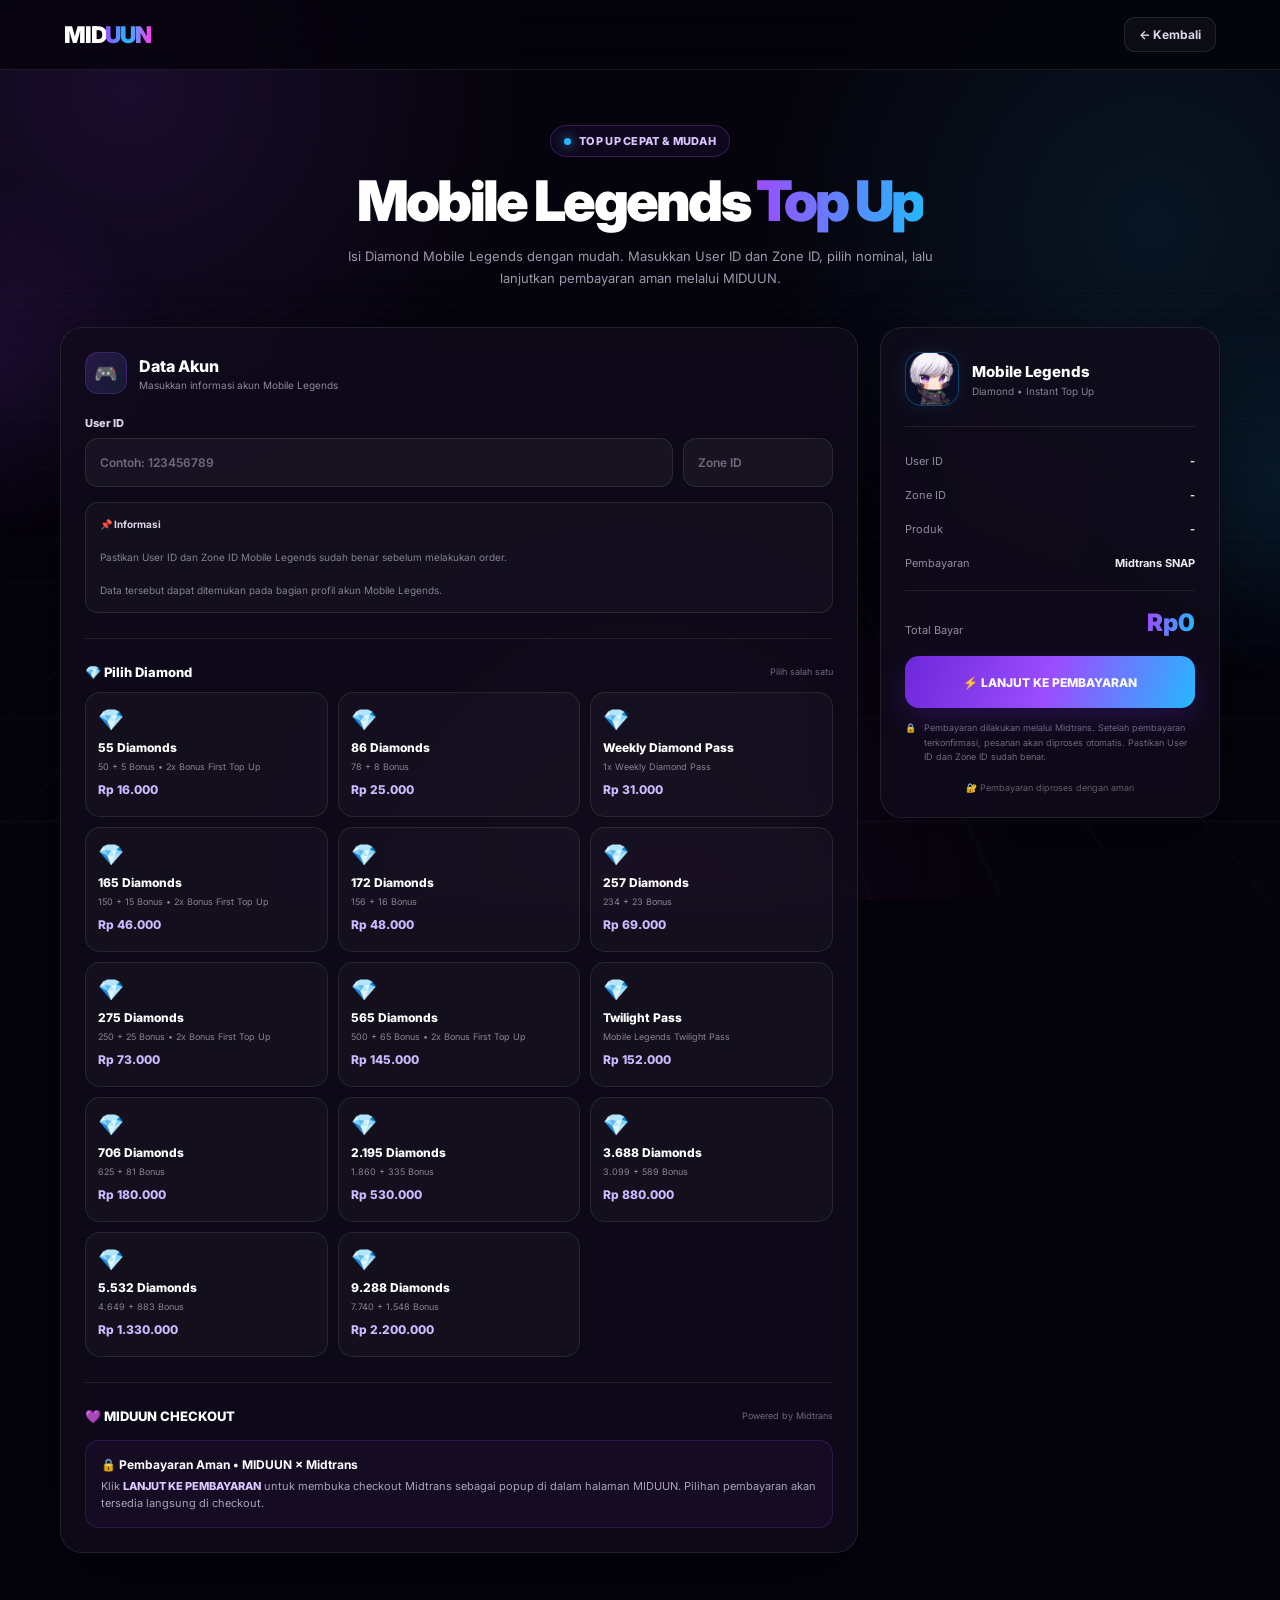
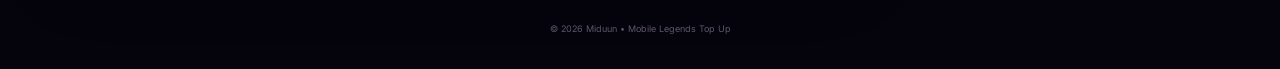
==== topup.html @ 22758a38 "Update topup.html" ====
<!DOCTYPE html>
<html lang="id">
<head>
<meta charset="UTF-8">
<meta name="viewport" content="width=device-width, initial-scale=1.0">

<meta name="theme-color" content="#05030b">

<title>Top Up Mobile Legends — Miduun</title>

<link rel="preconnect" href="https://fonts.googleapis.com">
<link rel="preconnect" href="https://fonts.gstatic.com" crossorigin>

<link
href="https://fonts.googleapis.com/css2?family=Inter:wght@400;500;600;700;800;900&display=swap"
rel="stylesheet"
>

<style>

:root{
    --purple:#9b4dff;
    --purple-dark:#6d28d9;
    --blue:#26b7ff;
    --pink:#ff3df2;

    --bg:#05030b;

    --card:rgba(16,11,28,.82);
    --card2:rgba(255,255,255,.035);

    --line:rgba(255,255,255,.09);

    --text:#fff;
    --muted:#9f98ae;

    --success:#4ade80;
}

*{
    margin:0;
    padding:0;
    box-sizing:border-box;
}

html{
    scroll-behavior:smooth;
}

body{
    font-family:Inter,Arial,sans-serif;
    color:var(--text);
    background:var(--bg);
    min-height:100vh;
    overflow-x:hidden;
}


/* =========================================================
   BACKGROUND
========================================================= */

.background{
    position:fixed;
    inset:0;
    z-index:-10;
    overflow:hidden;

    background:
        radial-gradient(
            circle at 10% 10%,
            rgba(155,77,255,.14),
            transparent 28%
        ),
        radial-gradient(
            circle at 90% 25%,
            rgba(38,183,255,.10),
            transparent 30%
        ),
        radial-gradient(
            circle at 50% 100%,
            rgba(255,61,242,.08),
            transparent 35%
        ),
        var(--bg);
}

.background::before{
    content:"";
    position:absolute;
    inset:-50%;
    opacity:.08;

    background-image:
        linear-gradient(
            rgba(155,77,255,.4) 1px,
            transparent 1px
        ),
        linear-gradient(
            90deg,
            rgba(38,183,255,.3) 1px,
            transparent 1px
        );

    background-size:55px 55px;

    transform:
        perspective(600px)
        rotateX(62deg);
}

.orb{
    position:absolute;
    border-radius:50%;
    pointer-events:none;
    filter:blur(10px);
    opacity:.22;
}

.orb1{
    width:400px;
    height:400px;
    left:-220px;
    top:160px;

    background:
        radial-gradient(
            circle,
            rgba(155,77,255,.55),
            transparent 68%
        );
}

.orb2{
    width:420px;
    height:420px;
    right:-220px;
    top:280px;

    background:
        radial-gradient(
            circle,
            rgba(38,183,255,.48),
            transparent 68%
        );
}

.orb3{
    width:350px;
    height:350px;
    left:40%;
    bottom:-230px;

    background:
        radial-gradient(
            circle,
            rgba(255,61,242,.42),
            transparent 68%
        );
}


/* =========================================================
   NAVBAR
========================================================= */

.navbar{
    position:sticky;
    top:0;
    z-index:100;

    height:70px;

    display:flex;
    align-items:center;
    justify-content:space-between;

    padding:0 clamp(18px,5vw,70px);

    background:rgba(5,3,11,.78);

    border-bottom:1px solid var(--line);

    backdrop-filter:blur(18px);
    -webkit-backdrop-filter:blur(18px);
}

.logo{
    color:white;
    text-decoration:none;

    font-size:23px;
    font-weight:900;
    letter-spacing:-1.2px;
}

.logo span{
    background:
        linear-gradient(
            90deg,
            var(--purple),
            var(--blue),
            var(--pink)
        );

    -webkit-background-clip:text;
    background-clip:text;

    color:transparent;
}

.back{
    display:flex;
    align-items:center;
    gap:7px;

    color:#ddd7e8;
    text-decoration:none;

    font-size:12px;
    font-weight:700;

    padding:9px 14px;

    border:1px solid var(--line);
    border-radius:11px;

    background:rgba(255,255,255,.035);

    transition:.25s ease;
}

.back:hover{
    border-color:rgba(155,77,255,.55);
    background:rgba(155,77,255,.07);
    transform:translateY(-1px);
}


/* =========================================================
   PAGE
========================================================= */

.page{
    width:min(1160px,92%);
    margin:auto;
    padding:55px 0 70px;
}


/* =========================================================
   HEADING
========================================================= */

.heading{
    text-align:center;
    margin-bottom:38px;
}

.badge{
    display:inline-flex;
    align-items:center;
    gap:8px;

    padding:8px 13px;

    border:1px solid rgba(155,77,255,.28);
    border-radius:999px;

    background:rgba(155,77,255,.07);

    color:#d8c5ff;

    font-size:11px;
    font-weight:800;
    letter-spacing:.3px;
}

.badge i{
    width:7px;
    height:7px;

    border-radius:50%;

    background:var(--blue);

    box-shadow:
        0 0 12px var(--blue);
}

.heading h1{
    margin-top:16px;

    font-size:clamp(34px,5vw,56px);
    line-height:1;

    letter-spacing:-2.7px;

    font-weight:900;
}

.heading h1 span{
    background:
        linear-gradient(
            90deg,
            var(--purple),
            var(--blue)
        );

    -webkit-background-clip:text;
    background-clip:text;

    color:transparent;
}

.heading p{
    max-width:620px;
    margin:16px auto 0;

    color:var(--muted);

    line-height:1.7;
    font-size:13px;
}


/* =========================================================
   MAIN LAYOUT
========================================================= */

.topup-layout{
    display:grid;

    grid-template-columns:
        minmax(0,1fr)
        340px;

    gap:22px;

    align-items:start;
}


/* =========================================================
   CARD
========================================================= */

.card{
    border:1px solid var(--line);

    background:var(--card);

    border-radius:22px;

    padding:24px;

    box-shadow:
        0 20px 70px rgba(0,0,0,.24);

    backdrop-filter:blur(14px);

    -webkit-backdrop-filter:blur(14px);
}


/* =========================================================
   LEFT CONTENT
========================================================= */

.card-title{
    display:flex;
    align-items:center;
    gap:12px;

    margin-bottom:22px;
}

.card-icon{
    width:42px;
    height:42px;

    flex-shrink:0;

    display:grid;
    place-items:center;

    border-radius:13px;

    background:
        linear-gradient(
            135deg,
            rgba(155,77,255,.20),
            rgba(38,183,255,.10)
        );

    border:1px solid rgba(155,77,255,.22);

    font-size:19px;
}

.card-title h2{
    font-size:16px;
    font-weight:800;
}

.card-title p{
    margin-top:3px;
    color:#8e879f;
    font-size:10px;
}


/* =========================================================
   ACCOUNT
========================================================= */

.input-label{
    display:block;

    color:#ddd7e8;

    font-size:11px;
    font-weight:800;

    margin-bottom:8px;
}

.input-row{
    display:grid;

    grid-template-columns:
        minmax(0,1fr)
        150px;

    gap:10px;
}

.input{
    width:100%;
    height:49px;

    border:1px solid var(--line);
    border-radius:13px;

    background:rgba(255,255,255,.045);

    color:white;

    outline:none;

    padding:0 14px;

    font:
        600 12px Inter;

    transition:.2s;
}

.input::placeholder{
    color:#70697f;
}

.input:focus{
    border-color:rgba(155,77,255,.65);

    background:rgba(155,77,255,.045);

    box-shadow:
        0 0 0 3px rgba(155,77,255,.08);
}


/* =========================================================
   INFO
========================================================= */

.info-box{
    margin-top:15px;

    padding:13px 14px;

    border-radius:13px;

    background:rgba(255,255,255,.028);

    border:1px solid var(--line);

    color:#858093;

    font-size:10px;

    line-height:1.65;
}

.info-box strong{
    color:#dcd5e8;
}


/* =========================================================
   DIVIDER
========================================================= */

.divider{
    height:1px;

    background:var(--line);

    margin:25px 0;
}


/* =========================================================
   SECTION LABEL
========================================================= */

.section-label{
    display:flex;

    align-items:center;
    justify-content:space-between;

    margin-bottom:12px;
}

.section-label span:first-child{
    font-size:13px;
    font-weight:800;
}

.section-label small{
    color:#70697d;
    font-size:9px;
}


/* =========================================================
   PRODUCTS
========================================================= */

.products{
    display:grid;

    grid-template-columns:
        repeat(3,minmax(0,1fr));

    gap:10px;
}

.product{
    position:relative;

    min-height:125px;

    border:1px solid var(--line);

    background:rgba(255,255,255,.028);

    border-radius:15px;

    padding:14px 12px;

    cursor:pointer;

    overflow:hidden;

    transition:
        transform .2s ease,
        border-color .2s ease,
        background .2s ease,
        box-shadow .2s ease;
}

.product::before{
    content:"";

    position:absolute;

    inset:0;

    opacity:0;

    background:
        radial-gradient(
            circle at top left,
            rgba(155,77,255,.15),
            transparent 65%
        );

    transition:.2s;
}

.product:hover{
    transform:translateY(-2px);

    border-color:rgba(155,77,255,.42);

    background:rgba(155,77,255,.045);
}

.product:hover::before{
    opacity:1;
}

.product.active{
    border-color:var(--purple);

    background:
        linear-gradient(
            145deg,
            rgba(155,77,255,.15),
            rgba(38,183,255,.055)
        );

    box-shadow:
        0 0 0 1px rgba(155,77,255,.12),
        0 8px 28px rgba(109,40,217,.13);
}

.product-check{
    position:absolute;

    top:8px;
    right:8px;

    width:19px;
    height:19px;

    display:none;

    align-items:center;
    justify-content:center;

    border-radius:50%;

    background:
        linear-gradient(
            135deg,
            var(--purple),
            var(--blue)
        );

    font-size:9px;
    font-weight:900;

    z-index:2;
}

.product.active .product-check{
    display:flex;
}

.product-icon{
    position:relative;
    font-size:21px;
    margin-bottom:8px;
}

.product-name{
    position:relative;

    display:block;

    padding-right:17px;

    font-size:12px;
    font-weight:800;

    line-height:1.35;
}

.product-desc{
    position:relative;

    margin-top:5px;

    color:#898294;

    font-size:9px;
    line-height:1.4;
}

.product-price{
    position:relative;

    margin-top:9px;

    color:#cbbaff;

    font-size:12px;
    font-weight:800;
}


/* =========================================================
   SNAP PAYMENT
========================================================= */

.snap-note{
    margin-top:16px;
    padding:14px 15px;
    border:1px solid rgba(155,77,255,.18);
    background:rgba(155,77,255,.055);
    border-radius:14px;
    color:#aaa2b9;
    font-size:11px;
    line-height:1.6;
}

.snap-note b{
    color:#d9c8ff;
    font-weight:800;
}

.snap-note strong{
    display:block;
    color:#fff;
    font-size:12px;
    margin-bottom:4px;
}


/* =========================================================
   MIDUUN SNAP EMBED POPUP
========================================================= */
.snap-overlay{
    position:fixed;
    inset:0;
    z-index:9999;
    display:none;
    align-items:center;
    justify-content:center;
    padding:18px;
    background:rgba(0,0,0,.72);
    backdrop-filter:blur(10px);
    -webkit-backdrop-filter:blur(10px);
}
.snap-overlay.show{display:flex;}
.snap-popup{
    position:relative;
    width:min(460px,100%);
    min-width:320px;
    height:min(680px,88vh);
    min-height:560px;
    overflow:hidden;
    border:1px solid rgba(155,77,255,.45);
    border-radius:22px;
    background:#05030b;
    box-shadow:0 25px 90px rgba(0,0,0,.65),0 0 55px rgba(155,77,255,.16);
}
.snap-popup-head{
    height:58px;
    display:flex;
    align-items:center;
    justify-content:space-between;
    padding:0 14px 0 18px;
    border-bottom:1px solid rgba(255,255,255,.08);
    background:linear-gradient(90deg,rgba(5,3,11,.98),rgba(22,10,38,.98));
}
.snap-popup-brand{
    display:flex;
    align-items:center;
    gap:9px;
    font-size:14px;
    font-weight:900;
    letter-spacing:.5px;
}
.snap-popup-brand span{color:#d9c8ff;}
.snap-popup-brand b{color:#fff;}
.snap-popup-close{
    width:34px;height:34px;
    border:1px solid rgba(255,255,255,.12);
    border-radius:11px;
    background:rgba(255,255,255,.055);
    color:#fff;
    cursor:pointer;
    font-size:18px;
    line-height:1;
}
.snap-popup-close:hover{
    background:rgba(155,77,255,.18);
    border-color:rgba(155,77,255,.45);
}
#snap-container{
    width:100%;
    height:calc(100% - 58px);
    min-height:502px;
    overflow:auto;
    background:#05030b;
}
@media(max-width:520px){
    .snap-overlay{padding:10px;}
    .snap-popup{
        width:94vw;
        height:min(680px,88vh);
        border-radius:20px;
    }
    .snap-popup-head{height:54px;}
    #snap-container{
        height:calc(100% - 54px);
        min-height:506px;
    }
}
@media(max-height:620px){
    .snap-overlay{
        align-items:flex-start;
        padding-top:8px;
        padding-bottom:8px;
    }
    .snap-popup{height:calc(100vh - 16px);}
}

/* =========================================================
   SUMMARY
========================================================= */

.summary{
    position:sticky;

    top:92px;

    overflow:hidden;
}

.game-banner{
    display:flex;

    align-items:center;

    gap:13px;

    padding-bottom:20px;

    margin-bottom:17px;

    border-bottom:1px solid var(--line);
}


/* =========================================================
   GUSION IMAGE
========================================================= */

.ml-logo{
    width:54px;
    height:54px;

    flex-shrink:0;

    display:flex;
    align-items:center;
    justify-content:center;

    border-radius:16px;

    overflow:hidden;

    background:#090d25;

    border:1px solid rgba(38,183,255,.3);

    box-shadow:
        0 0 25px rgba(38,183,255,.1);
}

.ml-logo img{
    width:100%;
    height:100%;

    object-fit:cover;

    display:block;
}

.game-banner h2{
    font-size:15px;
    font-weight:800;
}

.game-banner p{
    color:#898294;

    font-size:10px;

    margin-top:4px;
}


/* =========================================================
   SUMMARY DETAIL
========================================================= */

.detail{
    display:flex;

    align-items:center;
    justify-content:space-between;

    gap:15px;

    padding:10px 0;

    color:#918a9e;

    font-size:11px;
}

.detail strong{
    max-width:190px;

    overflow:hidden;

    text-overflow:ellipsis;

    white-space:nowrap;

    color:#eee;

    text-align:right;

    font-size:11px;
}


/* =========================================================
   TOTAL
========================================================= */

.total{
    display:flex;

    align-items:flex-end;
    justify-content:space-between;

    gap:15px;

    margin-top:10px;

    padding-top:17px;

    border-top:1px solid var(--line);
}

.total span{
    color:#918a9e;
    font-size:11px;
}

.total strong{
    font-size:24px;
    font-weight:900;

    background:
        linear-gradient(
            90deg,
            var(--purple),
            var(--blue)
        );

    -webkit-background-clip:text;
    background-clip:text;

    color:transparent;
}


/* =========================================================
   ORDER BUTTON
========================================================= */

.order-btn{
    position:relative;

    width:100%;
    height:52px;

    margin-top:19px;

    border:0;
    border-radius:14px;

    cursor:pointer;

    overflow:hidden;

    color:white;

    font:
        800 12px Inter;

    background:
        linear-gradient(
            110deg,
            var(--purple-dark),
            var(--purple),
            var(--blue)
        );

    box-shadow:
        0 10px 30px rgba(109,40,217,.25);

    transition:.2s ease;
}

.order-btn::before{
    content:"";

    position:absolute;

    top:0;
    left:-100%;

    width:60%;
    height:100%;

    background:
        linear-gradient(
            90deg,
            transparent,
            rgba(255,255,255,.18),
            transparent
        );

    transform:skewX(-20deg);

    transition:.5s;
}

.order-btn:hover::before{
    left:130%;
}

.order-btn:hover{
    transform:translateY(-2px);

    box-shadow:
        0 14px 38px rgba(109,40,217,.35);
}

.order-btn:active{
    transform:translateY(0);
}

.order-btn:disabled{
    opacity:.6;

    cursor:not-allowed;

    transform:none;

    box-shadow:none;
}


/* =========================================================
   NOTICE
========================================================= */

.notice{
    display:flex;

    gap:8px;

    margin-top:13px;

    color:#716b7d;

    font-size:9px;

    line-height:1.6;
}


/* =========================================================
   SECURE
========================================================= */

.secure{
    display:flex;

    align-items:center;
    justify-content:center;

    gap:6px;

    margin-top:18px;

    color:#625c6c;

    font-size:9px;
}


/* =========================================================
   FOOTER
========================================================= */

footer{
    padding:0 0 35px;

    text-align:center;

    color:#5f596b;

    font-size:9px;
}


/* =========================================================
   TOAST
========================================================= */

.toast{
    position:fixed;

    left:50%;
    bottom:24px;

    z-index:999;

    transform:
        translate(-50%,90px);

    opacity:0;

    max-width:
        calc(100% - 30px);

    padding:12px 17px;

    border-radius:12px;

    background:rgba(20,15,35,.96);

    border:1px solid var(--line);

    box-shadow:
        0 15px 40px rgba(0,0,0,.4);

    font-size:11px;

    text-align:center;

    transition:.3s;
}

.toast.show{
    transform:
        translate(-50%,0);

    opacity:1;
}


/* =========================================================
   TABLET
========================================================= */

@media(max-width:900px){

    .topup-layout{
        grid-template-columns:1fr;
    }

    .summary{
        position:relative;
        top:auto;
    }

    .products{
        grid-template-columns:
            repeat(3,1fr);
    }
}


/* =========================================================
   MOBILE
========================================================= */

@media(max-width:600px){

    .navbar{
        height:64px;
        padding:0 4%;
    }

    .logo{
        font-size:20px;
    }

    .back{
        padding:8px 11px;
        font-size:10px;
    }

    .page{
        width:94%;

        padding:
            35px 0
            55px;
    }

    .heading{
        margin-bottom:28px;
    }

    .heading h1{
        font-size:35px;
        letter-spacing:-1.8px;
    }

    .heading p{
        font-size:12px;
    }

    .card{
        padding:18px;
        border-radius:18px;
    }

    .input-row{
        grid-template-columns:
            1fr 105px;
    }

    .products{
        grid-template-columns:
            repeat(2,1fr);

        gap:8px;
    }

    .product{
        min-height:120px;
        padding:13px 10px;
    }

    .payment-icon{
        width:32px;
        height:32px;
    }
}


/* =========================================================
   REDUCED MOTION
========================================================= */

@media(prefers-reduced-motion:reduce){

    *{
        scroll-behavior:auto!important;
        transition:none!important;
        animation:none!important;
    }
}

</style>
<script type="text/javascript"
    src="https://app.sandbox.midtrans.com/snap/snap.js"
    data-client-key="Mid-client-_vWigHvEyU3P9izT"></script>

</head>


<body>


<div class="background">

    <div class="orb orb1"></div>
    <div class="orb orb2"></div>
    <div class="orb orb3"></div>

</div>


<nav class="navbar">

    <a
        class="logo"
        href="index.html"
    >
        MID<span>UUN</span>
    </a>

    <a
        class="back"
        href="index.html"
    >
        ← Kembali
    </a>

</nav>


<main class="page">


<header class="heading">

    <div class="badge">

        <i></i>

        TOP UP CEPAT & MUDAH

    </div>


    <h1>

        Mobile Legends
        <span>Top Up</span>

    </h1>


    <p>

        Isi Diamond Mobile Legends dengan mudah.
        Masukkan User ID dan Zone ID, pilih nominal,
        lalu lanjutkan pembayaran aman melalui MIDUUN.

    </p>

</header>


<div class="topup-layout">


<section class="card">


    <div class="card-title">

        <div class="card-icon">
            🎮
        </div>

        <div>

            <h2>
                Data Akun
            </h2>

            <p>
                Masukkan informasi akun Mobile Legends
            </p>

        </div>

    </div>


    <label
        class="input-label"
        for="userId"
    >
        User ID
    </label>


    <div class="input-row">

        <input
            id="userId"
            class="input"
            type="text"
            inputmode="numeric"
            autocomplete="off"
            placeholder="Contoh: 123456789"
        >


        <input
            id="zoneId"
            class="input"
            type="text"
            inputmode="numeric"
            autocomplete="off"
            placeholder="Zone ID"
        >

    </div>


    <div class="info-box">

        <strong>📌 Informasi</strong>

        <br><br>

        Pastikan User ID dan Zone ID Mobile Legends
        sudah benar sebelum melakukan order.

        <br><br>

        Data tersebut dapat ditemukan
        pada bagian profil akun Mobile Legends.

    </div>


    <div class="divider"></div>


    <div class="section-label">

        <span>
            💎 Pilih Diamond
        </span>

        <small>
            Pilih salah satu
        </small>

    </div>


    <div
        class="products"
        id="products"
    ></div>


    <div class="divider"></div>

    <div class="section-label">
        <span>
            💜 MIDUUN CHECKOUT
        </span>

        <small>
            Powered by Midtrans
        </small>
    </div>

    <div class="snap-note">
        <strong>🔒 Pembayaran Aman • MIDUUN × Midtrans</strong>
        Klik <b>LANJUT KE PEMBAYARAN</b> untuk membuka checkout
        Midtrans sebagai popup di dalam halaman MIDUUN.
        Pilihan pembayaran akan tersedia langsung di checkout.
    </div>

</section>


<aside class="card summary">


    <div class="game-banner">

        <div class="ml-logo">

            <img
                src="gusion.png"
                alt="Gusion Mobile Legends"
            >

        </div>

        <div>

            <h2>
                Mobile Legends
            </h2>

            <p>
                Diamond • Instant Top Up
            </p>

        </div>

    </div>


    <div class="detail">

        <span>
            User ID
        </span>

        <strong id="summaryId">
            -
        </strong>

    </div>


    <div class="detail">

        <span>
            Zone ID
        </span>

        <strong id="summaryZone">
            -
        </strong>

    </div>


    <div class="detail">

        <span>
            Produk
        </span>

        <strong id="summaryProduct">
            -
        </strong>

    </div>


    <div class="detail">

        <span>
            Pembayaran
        </span>

        <strong id="summaryPayment">
            Midtrans SNAP
        </strong>

    </div>


    <div class="total">

        <span>
            Total Bayar
        </span>

        <strong id="summaryPrice">
            Rp0
        </strong>

    </div>


    <button
        type="button"
        class="order-btn"
        id="orderBtn"
    >
        ⚡ LANJUT KE PEMBAYARAN
    </button>


    <div class="notice">

        🔒

        <span>

            Pembayaran dilakukan melalui Midtrans.
            Setelah pembayaran terkonfirmasi, pesanan
            akan diproses otomatis. Pastikan User ID
            dan Zone ID sudah benar.

        </span>

    </div>


    <div class="secure">

        🔐 Pembayaran diproses dengan aman

    </div>


</aside>


</div>

</main>


<footer>

    © 2026 Miduun • Mobile Legends Top Up

</footer>


<div
    class="toast"
    id="toast"
></div>


<script>


/* =========================================================
   BACKEND MIDUUN
========================================================= */

const PAYMENT_API =
    "https://miduun-api.vercel.app/api/payment";


/* =========================================================
   PRODUCTS
========================================================= */

const products = [

    {
        name:"55 Diamonds",
        desc:"50 + 5 Bonus • 2x Bonus First Top Up",
        price:16000,
        service:"MLGLOBAL22590-S14"
    },

    {
        name:"86 Diamonds",
        desc:"78 + 8 Bonus",
        price:25000,
        service:"MLGLOBAL13-S14"
    },

    {
        name:"Weekly Diamond Pass",
        desc:"1x Weekly Diamond Pass",
        price:31000,
        service:"MLGLOBAL16642-S14"
    },

    {
        name:"165 Diamonds",
        desc:"150 + 15 Bonus • 2x Bonus First Top Up",
        price:46000,
        service:"MLGLOBAL22591-S14"
    },

    {
        name:"172 Diamonds",
        desc:"156 + 16 Bonus",
        price:48000,
        service:"MLGLOBAL23-S14"
    },

    {
        name:"257 Diamonds",
        desc:"234 + 23 Bonus",
        price:69000,
        service:"MLGLOBAL25-S14"
    },

    {
        name:"275 Diamonds",
        desc:"250 + 25 Bonus • 2x Bonus First Top Up",
        price:73000,
        service:"MLGLOBAL22592-S14"
    },

    {
        name:"565 Diamonds",
        desc:"500 + 65 Bonus • 2x Bonus First Top Up",
        price:145000,
        service:"MLGLOBAL22593-S14"
    },

    {
        name:"Twilight Pass",
        desc:"Mobile Legends Twilight Pass",
        price:152000,
        service:"MLGLOBAL33-S14"
    },

    {
        name:"706 Diamonds",
        desc:"625 + 81 Bonus",
        price:180000,
        service:"MLGLOBAL26-S14"
    },

    {
        name:"2.195 Diamonds",
        desc:"1.860 + 335 Bonus",
        price:530000,
        service:"MLGLOBAL27-S14"
    },

    {
        name:"3.688 Diamonds",
        desc:"3.099 + 589 Bonus",
        price:880000,
        service:"MLGLOBAL28-S14"
    },

    {
        name:"5.532 Diamonds",
        desc:"4.649 + 883 Bonus",
        price:1330000,
        service:"MLGLOBAL29-S14"
    },

    {
        name:"9.288 Diamonds",
        desc:"7.740 + 1.548 Bonus",
        price:2200000,
        service:"MLGLOBAL30-S14"
    }

];


/* =========================================================
   STATE
========================================================= */

let selectedProduct = null;


/* =========================================================
   ELEMENT
========================================================= */

const userId =
    document.getElementById("userId");

const zoneId =
    document.getElementById("zoneId");

const productsContainer =
    document.getElementById("products");

const orderBtn =
    document.getElementById("orderBtn");


/* =========================================================
   RUPIAH
========================================================= */

function rupiah(number){

    return new Intl.NumberFormat(
        "id-ID",
        {
            style:"currency",
            currency:"IDR",
            maximumFractionDigits:0
        }
    ).format(number);

}


/* =========================================================
   RENDER PRODUCTS
========================================================= */

function renderProducts(){

    productsContainer.innerHTML = "";

    products.forEach(product => {

        const element =
            document.createElement("div");

        element.className =
            "product";

        element.innerHTML = `

            <div class="product-check">
                ✓
            </div>

            <div class="product-icon">
                💎
            </div>

            <div class="product-name">
                ${product.name}
            </div>

            <div class="product-desc">
                ${product.desc}
            </div>

            <div class="product-price">
                ${rupiah(product.price)}
            </div>

        `;

        element.addEventListener(
            "click",
            () => {

                selectProduct(
                    product,
                    element
                );

            }
        );

        productsContainer.appendChild(element);

    });

}


/* =========================================================
   SELECT PRODUCT
========================================================= */

function selectProduct(product,element){

    selectedProduct =
        product;

    document
        .querySelectorAll(".product")
        .forEach(item => {

            item.classList.remove("active");

        });

    element.classList.add("active");

    updateSummary();

    showToast(
        product.name +
        " dipilih"
    );

}


/* =========================================================
   UPDATE SUMMARY
========================================================= */

function updateSummary(){

    document.getElementById(
        "summaryId"
    ).textContent =
        userId.value.trim() || "-";


    document.getElementById(
        "summaryZone"
    ).textContent =
        zoneId.value.trim() || "-";


    document.getElementById(
        "summaryProduct"
    ).textContent =
        selectedProduct
            ? selectedProduct.name
            : "-";


    document.getElementById(
        "summaryPayment"
    ).textContent =
        "Midtrans SNAP";


    document.getElementById(
        "summaryPrice"
    ).textContent =
        selectedProduct
            ? rupiah(
                selectedProduct.price
            )
            : "Rp0";

}


/* =========================================================
   INPUT
========================================================= */

userId.addEventListener(
    "input",
    updateSummary
);

zoneId.addEventListener(
    "input",
    updateSummary
);


/* =========================================================
   ORDER
========================================================= */

orderBtn.addEventListener(
    "click",
    prosesOrder
);


async function prosesOrder(){

    const id =
        userId.value.trim();

    const zone =
        zoneId.value.trim();


    if(!id || !zone){

        showToast(
            "⚠️ User ID dan Zone ID wajib diisi."
        );

        if(!id){
            userId.focus();
        }else{
            zoneId.focus();
        }

        return;

    }


    if(!selectedProduct){

        showToast(
            "⚠️ Silakan pilih produk terlebih dahulu."
        );

        return;

    }


    if(!selectedProduct.service){

        showToast(
            "⚠️ Service produk tidak ditemukan."
        );

        return;

    }


    try{

        orderBtn.disabled = true;
        orderBtn.textContent =
            "⏳ Menyiapkan Pembayaran...";

        // Minta Snap Token dari backend Miduun.
        const response =
            await fetch(
                PAYMENT_API,
                {
                    method:"POST",
                    headers:{
                        "Content-Type":"application/json"
                    },
                    body:JSON.stringify({
                        user_id:id,
                        zone_id:zone,
                        service:selectedProduct.service,
                        product_name:selectedProduct.name,
                        amount:selectedProduct.price
                    })
                }
            );

        const text =
            await response.text();

        let data;

        try{
            data = JSON.parse(text);
        }catch(error){
            throw new Error(
                "Server mengembalikan response yang tidak valid."
            );
        }

        console.log(
            "SNAP RESPONSE:",
            data
        );

        if(!response.ok || data.result !== true || !data.token){

            throw new Error(
                data.message ||
                "Gagal membuat pembayaran Midtrans."
            );

        }

        // Buka SNAP sebagai popup custom MIDUUN.
        const snapOverlay = document.getElementById("snapOverlay");
        const snapContainer = document.getElementById("snap-container");

        snapContainer.innerHTML = "";
        snapOverlay.classList.add("show");
        snapOverlay.setAttribute("aria-hidden", "false");
        document.body.style.overflow = "hidden";

        window.snap.embed(
            data.token,
            {
                embedId: "snap-container",
                language:"id",

                onSuccess:function(result){

                    console.log(
                        "SNAP SUCCESS:",
                        result
                    );

                    showToast(
                        "✅ Pembayaran berhasil diterima Midtrans."
                    );

                    // Penting: pengiriman diamond nantinya dilakukan
                    // oleh payment-callback setelah Midtrans mengonfirmasi
                    // transaksi, bukan hanya berdasarkan callback browser.
                    showToast(
                        "✅ Pembayaran berhasil • Order " + data.order_id
                    );

                },

                onPending:function(result){

                    console.log(
                        "SNAP PENDING:",
                        result
                    );

                    showToast(
                        "⏳ Pembayaran masih menunggu • Order " + data.order_id
                    );

                },

                onError:function(result){

                    console.error(
                        "SNAP ERROR:",
                        result
                    );

                    showToast(
                        "❌ Pembayaran gagal. Silakan coba lagi."
                    );

                },

               onClose:function(){

    closeSnapPopup();

    showToast(
        "Checkout ditutup."
    );

}
            }
        );

    }catch(error){

        console.error(
            "PAYMENT ERROR:",
            error
        );

        showToast(
            "❌ Gagal membuat pembayaran: " + error.message
        );

    }finally{

        orderBtn.disabled = false;
        orderBtn.innerHTML =
            "⚡ LANJUT KE PEMBAYARAN";

    }

}


/* =========================================================
   TOAST
========================================================= */

function showToast(message){

    const toast =
        document.getElementById(
            "toast"
        );

    toast.textContent =
        message;

    toast.classList.add(
        "show"
    );


    setTimeout(
        () => {

            toast.classList.remove(
                "show"
            );

        },
        2500
    );

}


/* =========================================================
   INITIAL
========================================================= */

renderProducts();

updateSummary();


/* =========================================================
   SNAP POPUP CONTROLS
========================================================= */

function closeSnapPopup(){

    const overlay =
        document.getElementById("snapOverlay");

    if(!overlay) return;

    /*
       Tutup SNAP jika tersedia
    */
    if(
        window.snap &&
        typeof window.snap.hide === "function"
    ){

        try{
            window.snap.hide();
        }catch(e){

            console.warn(
                "SNAP HIDE:",
                e
            );

        }

    }

    /*
       Tutup popup MIDUUN
    */
    overlay.classList.remove("show");

    overlay.setAttribute(
        "aria-hidden",
        "true"
    );

    document.body.style.overflow = "";

    /*
       Bersihkan isi SNAP
       supaya saat dibuka lagi
       tidak menumpuk
    */
    const container =
        document.getElementById(
            "snap-container"
        );

    if(container){
        container.innerHTML = "";
    }

}


/* =========================================================
   PASANG EVENT SETELAH HTML SELESAI DIMUAT
========================================================= */

document.addEventListener(
    "DOMContentLoaded",
    function(){

        const closeButton =
            document.getElementById(
                "snapPopupClose"
            );

        const overlay =
            document.getElementById(
                "snapOverlay"
            );


        /*
           Tombol X
        */
        if(closeButton){

            closeButton.addEventListener(
                "click",
                function(){

                    closeSnapPopup();

                }
            );

        }


        /*
           Klik area gelap di luar popup
        */
        if(overlay){

            overlay.addEventListener(
                "click",
                function(e){

                    if(e.target === overlay){

                        closeSnapPopup();

                    }

                }
            );

        }


        /*
           Tombol ESC
        */
        document.addEventListener(
            "keydown",
            function(e){

                if(e.key === "Escape"){

                    closeSnapPopup();

                }

            }
        );

    }
);
</script>


<!-- MIDUUN SNAP POPUP -->
<div class="snap-overlay" id="snapOverlay" aria-hidden="true">
    <div class="snap-popup" role="dialog" aria-modal="true" aria-label="Pembayaran MIDUUN">
        <div class="snap-popup-head">
            <div class="snap-popup-brand">
                <span>💜</span>
                <b>MIDUUN</b>
                <span>× Midtrans</span>
            </div>
            <button type="button" class="snap-popup-close" id="snapPopupClose" aria-label="Tutup pembayaran">×</button>
        </div>
        <div id="snap-container"></div>
    </div>
</div>

</body>
</html>
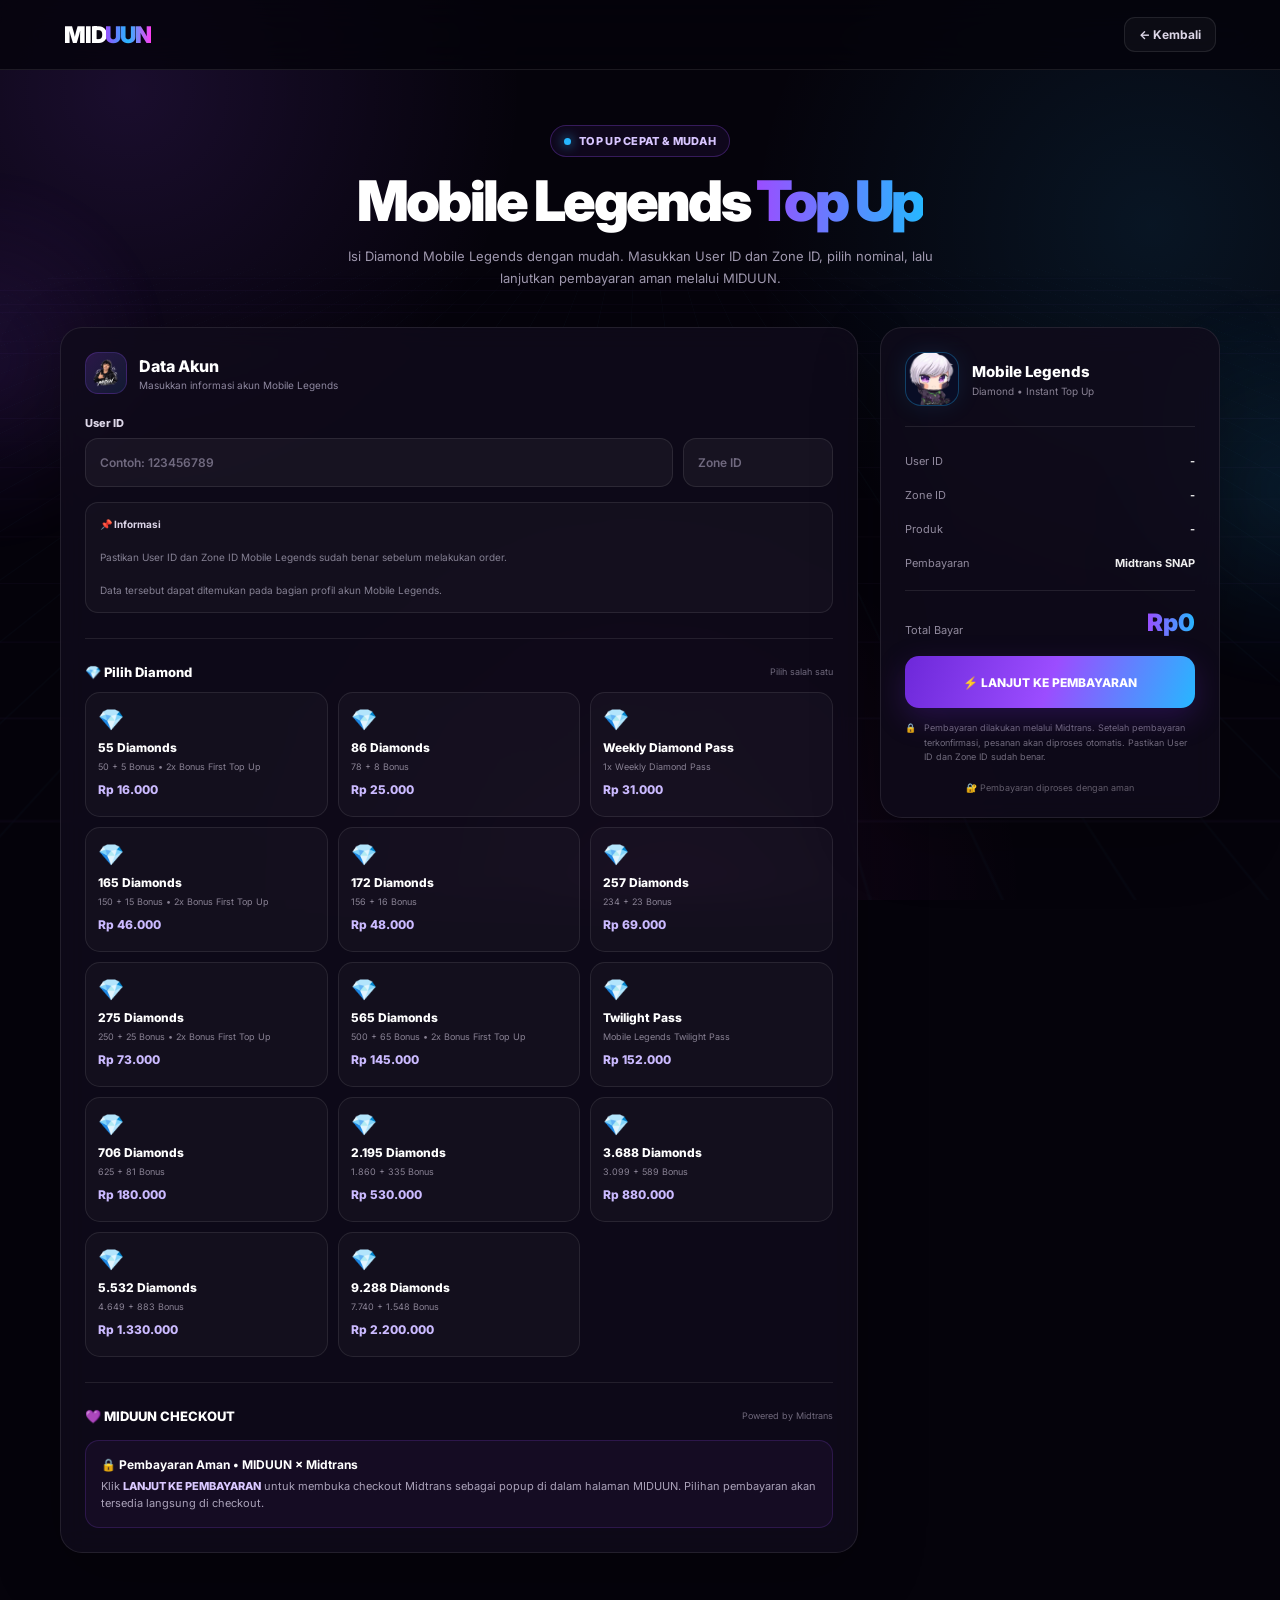
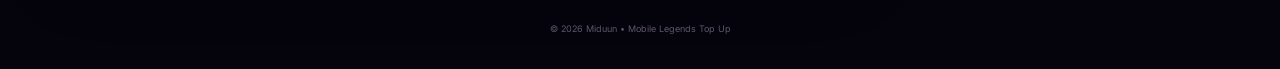
==== commit db7f8c85: "Update topup.html" ====
--- a/topup.html
+++ b/topup.html
@@ -1256,10 +1256,16 @@
         animation:none!important;
     }
 }
+    .card-icon img{
+    width:28px;
+    height:28px;
+    object-fit:contain;
+    display:block;
+}
 
 </style>
 <script type="text/javascript"
-    src="https://app.sandbox.midtrans.com/snap/snap.js"
+    src="https://app.midtrans.com/snap/snap.js"
     data-client-key="Mid-client-_vWigHvEyU3P9izT"></script>
 
 </head>
@@ -1338,8 +1344,8 @@
     <div class="card-title">
 
         <div class="card-icon">
-            🎮
-        </div>
+    <img src="130513-removebg-preview.png" alt="Mobile Legends">
+</div>
 
         <div>
 
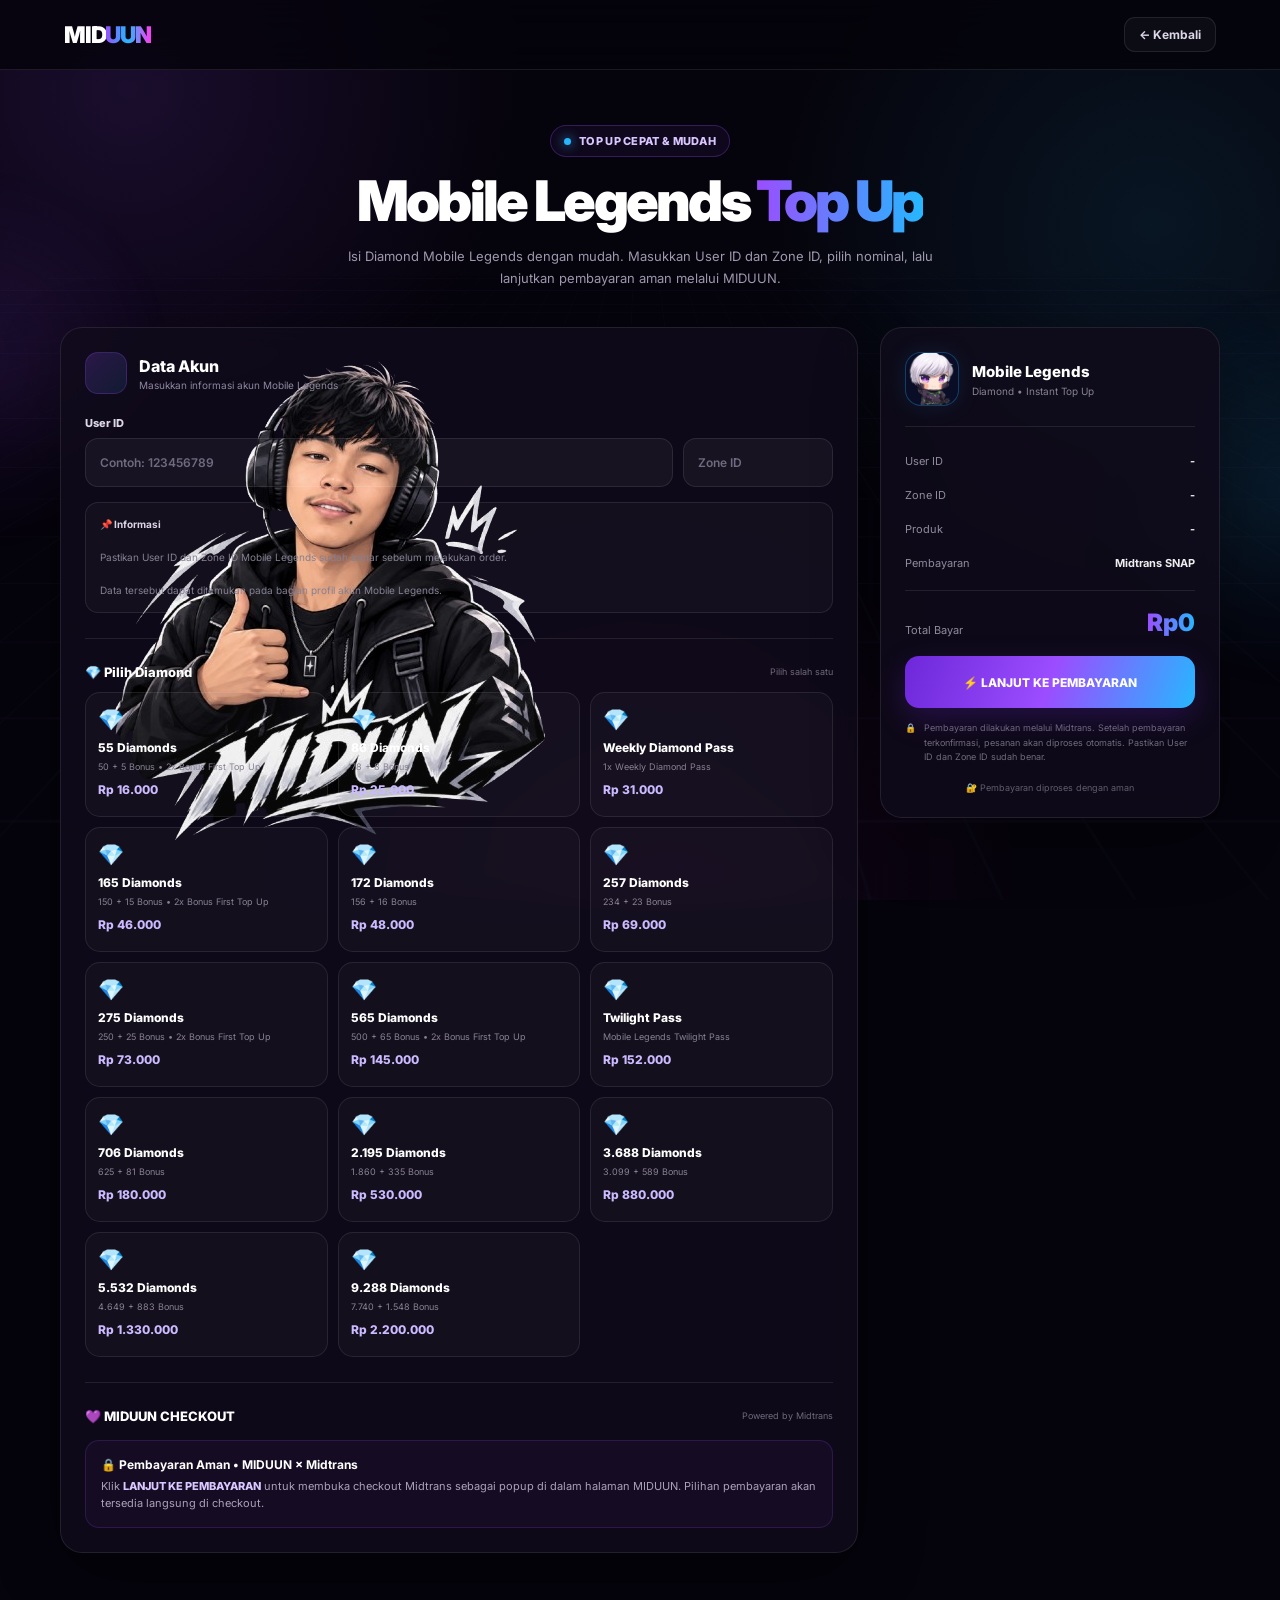
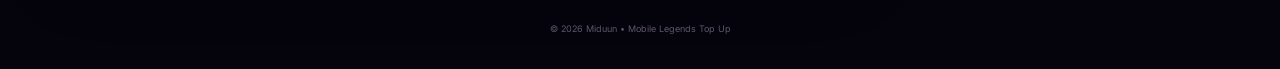
==== commit c2208698: "Update topup.html" ====
--- a/topup.html
+++ b/topup.html
@@ -1255,10 +1255,18 @@
         transition:none!important;
         animation:none!important;
     }
-}
-    .card-icon img{
-    width:28px;
-    height:28px;
+.card-icon{
+    width:52px;
+    height:52px;
+    display:flex;
+    align-items:center;
+    justify-content:center;
+    flex-shrink:0;
+}
+
+.card-icon img{
+    width:48px;
+    height:48px;
     object-fit:contain;
     display:block;
 }
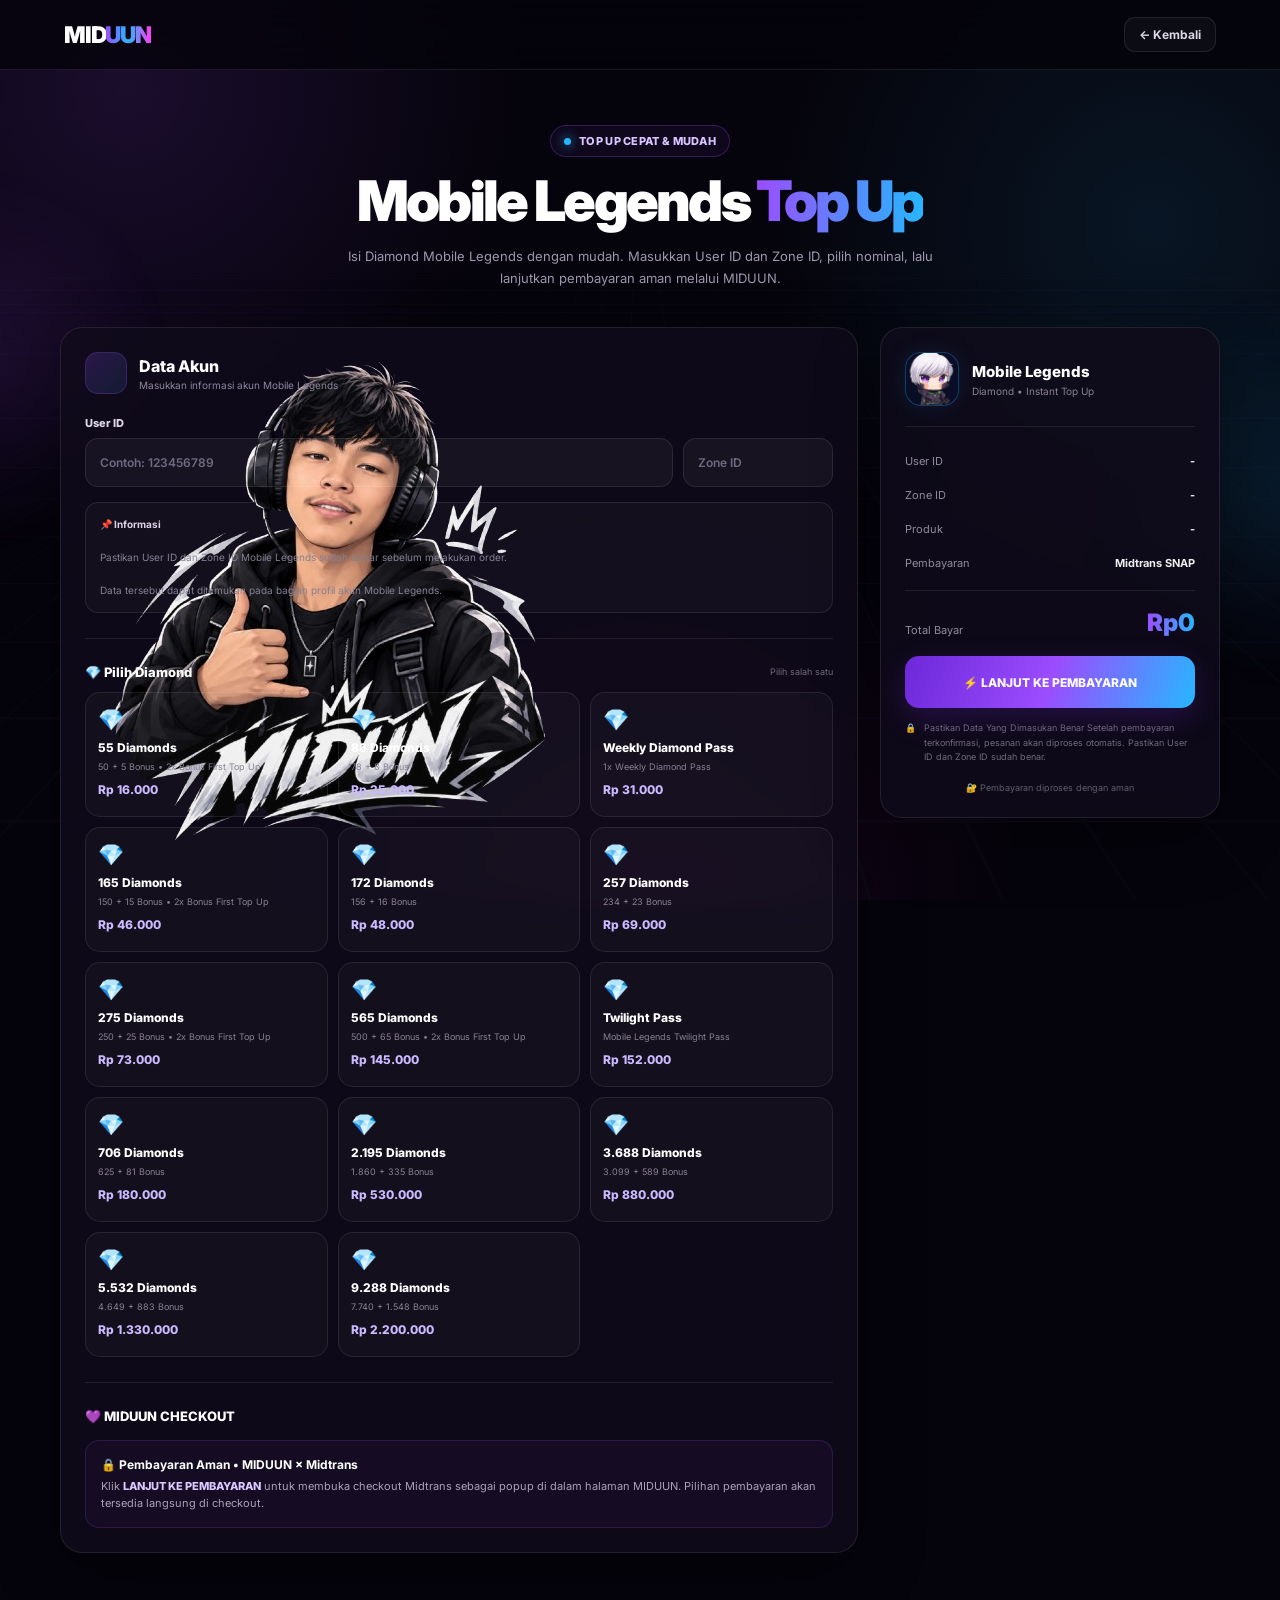
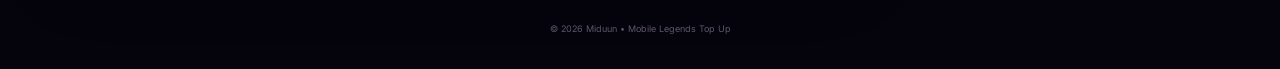
==== commit 1a164742: "Update topup.html" ====
--- a/topup.html
+++ b/topup.html
@@ -1262,11 +1262,12 @@
     align-items:center;
     justify-content:center;
     flex-shrink:0;
+    overflow:hidden;
 }
 
 .card-icon img{
-    width:48px;
-    height:48px;
+    width:100%;
+    height:100%;
     object-fit:contain;
     display:block;
 }
@@ -1449,7 +1450,7 @@
         </span>
 
         <small>
-            Powered by Midtrans
+            
         </small>
     </div>
 
@@ -1538,7 +1539,7 @@
         </span>
 
         <strong id="summaryPayment">
-            Midtrans SNAP
+           
         </strong>
 
     </div>
@@ -1572,7 +1573,7 @@
 
         <span>
 
-            Pembayaran dilakukan melalui Midtrans.
+            Pastikan Data Yang Dimasukan Benar
             Setelah pembayaran terkonfirmasi, pesanan
             akan diproses otomatis. Pastikan User ID
             dan Zone ID sudah benar.
@@ -2014,7 +2015,7 @@
         }
 
         console.log(
-            "SNAP RESPONSE:",
+            "RESPONSE:",
             data
         );
 
@@ -2022,7 +2023,7 @@
 
             throw new Error(
                 data.message ||
-                "Gagal membuat pembayaran Midtrans."
+                "Gagal membuat pembayaran."
             );
 
         }
@@ -2050,7 +2051,7 @@
                     );
 
                     showToast(
-                        "✅ Pembayaran berhasil diterima Midtrans."
+                        "✅ Pembayaran berhasil diterima."
                     );
 
                     // Penting: pengiriman diamond nantinya dilakukan
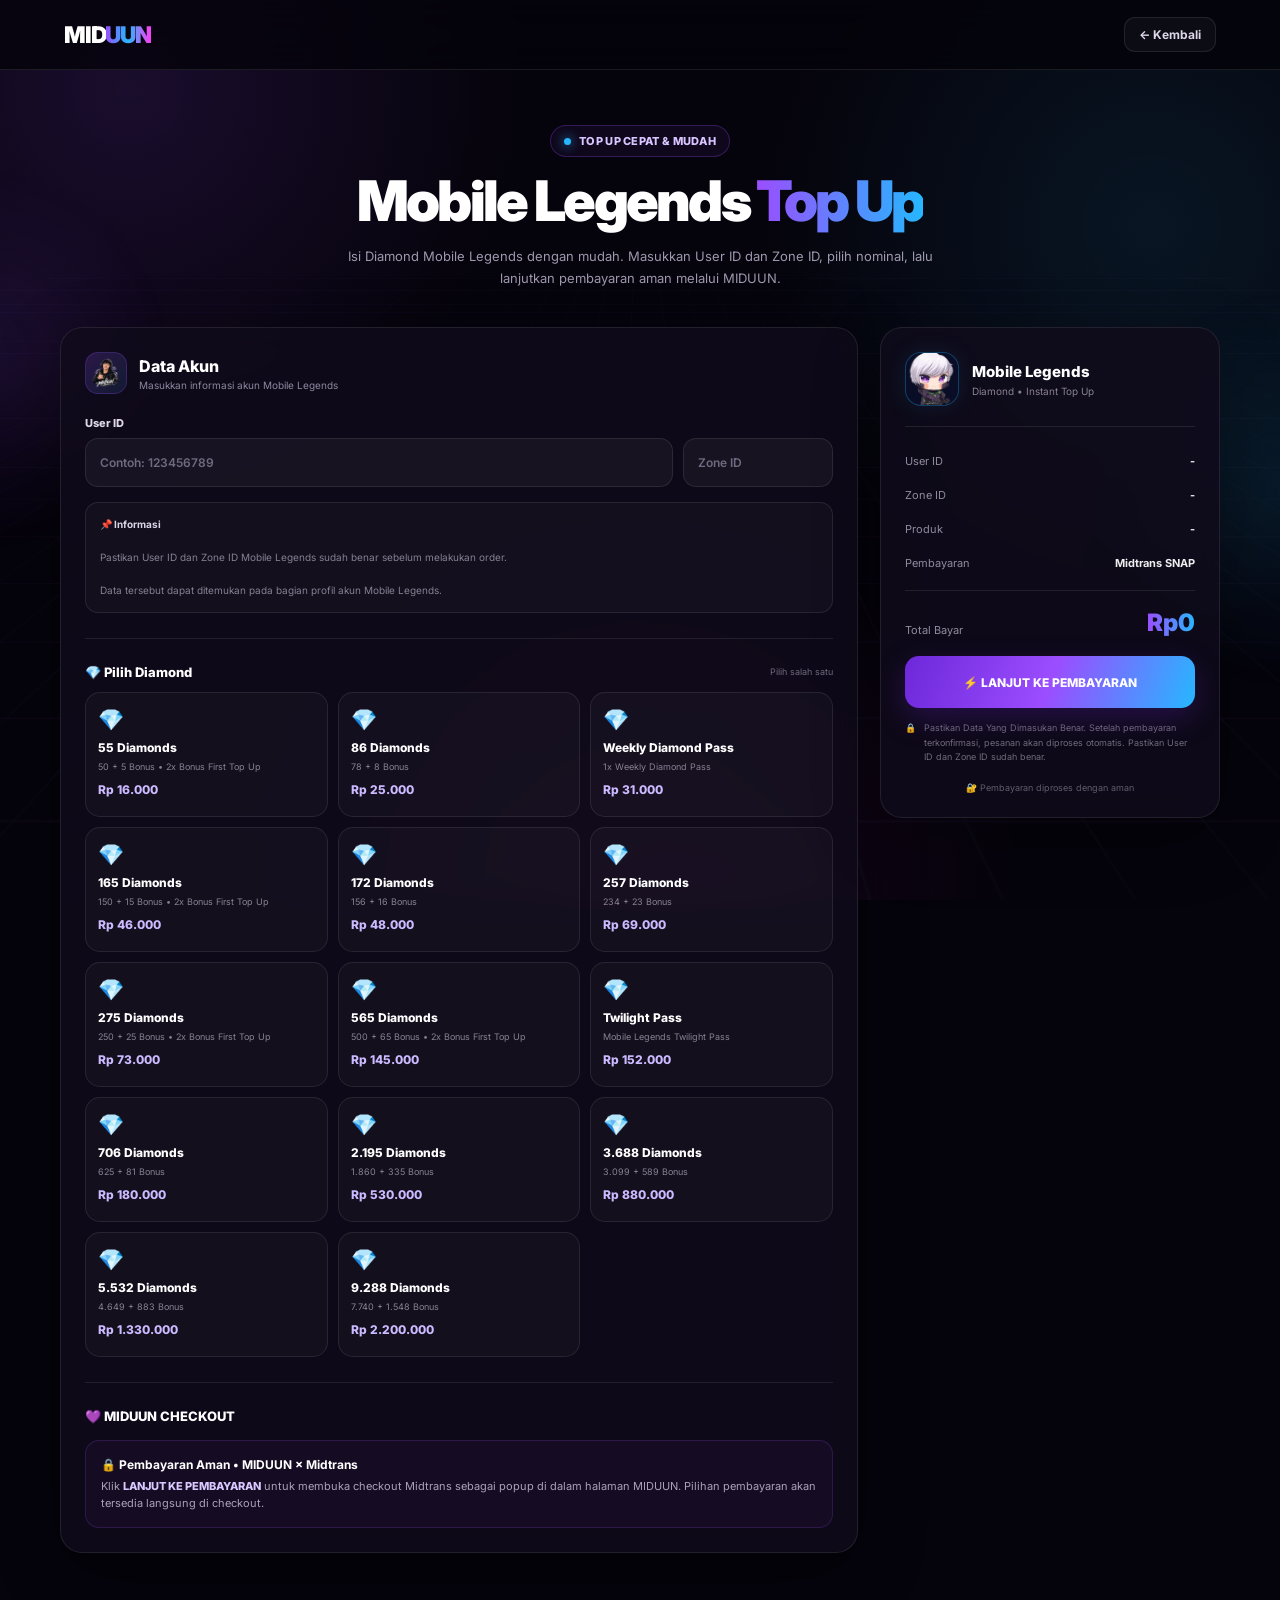
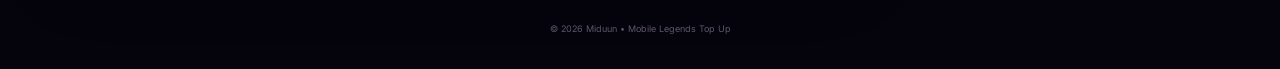
==== commit d0ebca5c: "Update topup.html" ====
--- a/topup.html
+++ b/topup.html
@@ -395,7 +395,16 @@
 
     border:1px solid rgba(155,77,255,.22);
 
-    font-size:19px;
+    overflow:hidden;
+}
+
+/* LOGO MOBILE LEGENDS */
+.card-icon img{
+    width:30px;
+    height:30px;
+
+    object-fit:contain;
+    display:block;
 }
 
 .card-title h2{
@@ -723,92 +732,166 @@
 /* =========================================================
    MIDUUN SNAP EMBED POPUP
 ========================================================= */
+
 .snap-overlay{
     position:fixed;
     inset:0;
     z-index:9999;
+
     display:none;
+
     align-items:center;
     justify-content:center;
+
     padding:18px;
+
     background:rgba(0,0,0,.72);
+
     backdrop-filter:blur(10px);
     -webkit-backdrop-filter:blur(10px);
 }
-.snap-overlay.show{display:flex;}
+
+.snap-overlay.show{
+    display:flex;
+}
+
 .snap-popup{
     position:relative;
+
     width:min(460px,100%);
     min-width:320px;
+
     height:min(680px,88vh);
     min-height:560px;
+
     overflow:hidden;
+
     border:1px solid rgba(155,77,255,.45);
+
     border-radius:22px;
+
     background:#05030b;
-    box-shadow:0 25px 90px rgba(0,0,0,.65),0 0 55px rgba(155,77,255,.16);
-}
+
+    box-shadow:
+        0 25px 90px rgba(0,0,0,.65),
+        0 0 55px rgba(155,77,255,.16);
+}
+
 .snap-popup-head{
     height:58px;
+
     display:flex;
+
     align-items:center;
     justify-content:space-between;
+
     padding:0 14px 0 18px;
+
     border-bottom:1px solid rgba(255,255,255,.08);
-    background:linear-gradient(90deg,rgba(5,3,11,.98),rgba(22,10,38,.98));
-}
+
+    background:
+        linear-gradient(
+            90deg,
+            rgba(5,3,11,.98),
+            rgba(22,10,38,.98)
+        );
+}
+
 .snap-popup-brand{
     display:flex;
+
     align-items:center;
+
     gap:9px;
+
     font-size:14px;
     font-weight:900;
+
     letter-spacing:.5px;
 }
-.snap-popup-brand span{color:#d9c8ff;}
-.snap-popup-brand b{color:#fff;}
+
+.snap-popup-brand span{
+    color:#d9c8ff;
+}
+
+.snap-popup-brand b{
+    color:#fff;
+}
+
 .snap-popup-close{
-    width:34px;height:34px;
+    width:34px;
+    height:34px;
+
     border:1px solid rgba(255,255,255,.12);
+
     border-radius:11px;
+
     background:rgba(255,255,255,.055);
+
     color:#fff;
+
     cursor:pointer;
+
     font-size:18px;
     line-height:1;
 }
+
 .snap-popup-close:hover{
     background:rgba(155,77,255,.18);
     border-color:rgba(155,77,255,.45);
 }
+
 #snap-container{
     width:100%;
+
     height:calc(100% - 58px);
+
     min-height:502px;
+
     overflow:auto;
+
     background:#05030b;
 }
+
 @media(max-width:520px){
-    .snap-overlay{padding:10px;}
+
+    .snap-overlay{
+        padding:10px;
+    }
+
     .snap-popup{
         width:94vw;
+
         height:min(680px,88vh);
+
         border-radius:20px;
     }
-    .snap-popup-head{height:54px;}
+
+    .snap-popup-head{
+        height:54px;
+    }
+
     #snap-container{
         height:calc(100% - 54px);
+
         min-height:506px;
     }
 }
+
 @media(max-height:620px){
+
     .snap-overlay{
         align-items:flex-start;
+
         padding-top:8px;
         padding-bottom:8px;
     }
-    .snap-popup{height:calc(100vh - 16px);}
-}
+
+    .snap-popup{
+        height:calc(100vh - 16px);
+    }
+}
+
 
 /* =========================================================
    SUMMARY
@@ -1255,27 +1338,17 @@
         transition:none!important;
         animation:none!important;
     }
-.card-icon{
-    width:52px;
-    height:52px;
-    display:flex;
-    align-items:center;
-    justify-content:center;
-    flex-shrink:0;
-    overflow:hidden;
-}
-
-.card-icon img{
-    width:100%;
-    height:100%;
-    object-fit:contain;
-    display:block;
+
 }
 
 </style>
-<script type="text/javascript"
+
+
+<script
+    type="text/javascript"
     src="https://app.midtrans.com/snap/snap.js"
-    data-client-key="Mid-client-_vWigHvEyU3P9izT"></script>
+    data-client-key="Mid-client-_vWigHvEyU3P9izT">
+</script>
 
 </head>
 
@@ -1353,8 +1426,13 @@
     <div class="card-title">
 
         <div class="card-icon">
-    <img src="130513-removebg-preview.png" alt="Mobile Legends">
-</div>
+
+            <img
+                src="130513-removebg-preview.png"
+                alt="Mobile Legends"
+            >
+
+        </div>
 
         <div>
 
@@ -1444,21 +1522,30 @@
 
     <div class="divider"></div>
 
+
     <div class="section-label">
+
         <span>
             💜 MIDUUN CHECKOUT
         </span>
 
-        <small>
-            
-        </small>
+        <small></small>
+
     </div>
 
+
     <div class="snap-note">
-        <strong>🔒 Pembayaran Aman • MIDUUN × Midtrans</strong>
-        Klik <b>LANJUT KE PEMBAYARAN</b> untuk membuka checkout
-        Midtrans sebagai popup di dalam halaman MIDUUN.
-        Pilihan pembayaran akan tersedia langsung di checkout.
+
+        <strong>
+            🔒 Pembayaran Aman • MIDUUN × Midtrans
+        </strong>
+
+        Klik <b>LANJUT KE PEMBAYARAN</b>
+        untuk membuka checkout Midtrans sebagai popup
+        di dalam halaman MIDUUN.
+        Pilihan pembayaran akan tersedia langsung
+        di checkout.
+
     </div>
 
 </section>
@@ -1539,7 +1626,7 @@
         </span>
 
         <strong id="summaryPayment">
-           
+            Midtrans SNAP
         </strong>
 
     </div>
@@ -1573,10 +1660,10 @@
 
         <span>
 
-            Pastikan Data Yang Dimasukan Benar
-            Setelah pembayaran terkonfirmasi, pesanan
-            akan diproses otomatis. Pastikan User ID
-            dan Zone ID sudah benar.
+            Pastikan Data Yang Dimasukan Benar.
+            Setelah pembayaran terkonfirmasi,
+            pesanan akan diproses otomatis.
+            Pastikan User ID dan Zone ID sudah benar.
 
         </span>
 
@@ -1979,18 +2066,21 @@
     try{
 
         orderBtn.disabled = true;
+
         orderBtn.textContent =
             "⏳ Menyiapkan Pembayaran...";
 
-        // Minta Snap Token dari backend Miduun.
+
         const response =
             await fetch(
                 PAYMENT_API,
                 {
                     method:"POST",
+
                     headers:{
                         "Content-Type":"application/json"
                     },
+
                     body:JSON.stringify({
                         user_id:id,
                         zone_id:zone,
@@ -2001,25 +2091,39 @@
                 }
             );
 
+
         const text =
             await response.text();
 
+
         let data;
 
+
         try{
-            data = JSON.parse(text);
+
+            data =
+                JSON.parse(text);
+
         }catch(error){
+
             throw new Error(
                 "Server mengembalikan response yang tidak valid."
             );
+
         }
+
 
         console.log(
             "RESPONSE:",
             data
         );
 
-        if(!response.ok || data.result !== true || !data.token){
+
+        if(
+            !response.ok ||
+            data.result !== true ||
+            !data.token
+        ){
 
             throw new Error(
                 data.message ||
@@ -2028,20 +2132,49 @@
 
         }
 
-        // Buka SNAP sebagai popup custom MIDUUN.
-        const snapOverlay = document.getElementById("snapOverlay");
-        const snapContainer = document.getElementById("snap-container");
+
+        /* =====================================================
+           SNAP POPUP
+        ===================================================== */
+
+        const snapOverlay =
+            document.getElementById(
+                "snapOverlay"
+            );
+
+        const snapContainer =
+            document.getElementById(
+                "snap-container"
+            );
+
 
         snapContainer.innerHTML = "";
-        snapOverlay.classList.add("show");
-        snapOverlay.setAttribute("aria-hidden", "false");
-        document.body.style.overflow = "hidden";
+
+
+        snapOverlay.classList.add(
+            "show"
+        );
+
+
+        snapOverlay.setAttribute(
+            "aria-hidden",
+            "false"
+        );
+
+
+        document.body.style.overflow =
+            "hidden";
+
 
         window.snap.embed(
             data.token,
             {
-                embedId: "snap-container",
-                language:"id",
+                embedId:
+                    "snap-container",
+
+                language:
+                    "id",
+
 
                 onSuccess:function(result){
 
@@ -2050,18 +2183,19 @@
                         result
                     );
 
+
                     showToast(
                         "✅ Pembayaran berhasil diterima."
                     );
 
-                    // Penting: pengiriman diamond nantinya dilakukan
-                    // oleh payment-callback setelah Midtrans mengonfirmasi
-                    // transaksi, bukan hanya berdasarkan callback browser.
+
                     showToast(
-                        "✅ Pembayaran berhasil • Order " + data.order_id
+                        "✅ Pembayaran berhasil • Order " +
+                        data.order_id
                     );
 
                 },
+
 
                 onPending:function(result){
 
@@ -2070,11 +2204,14 @@
                         result
                     );
 
+
                     showToast(
-                        "⏳ Pembayaran masih menunggu • Order " + data.order_id
+                        "⏳ Pembayaran masih menunggu • Order " +
+                        data.order_id
                     );
 
                 },
+
 
                 onError:function(result){
 
@@ -2083,23 +2220,27 @@
                         result
                     );
 
+
                     showToast(
                         "❌ Pembayaran gagal. Silakan coba lagi."
                     );
 
                 },
 
-               onClose:function(){
-
-    closeSnapPopup();
-
-    showToast(
-        "Checkout ditutup."
-    );
-
-}
+
+                onClose:function(){
+
+                    closeSnapPopup();
+
+                    showToast(
+                        "Checkout ditutup."
+                    );
+
+                }
+
             }
         );
+
 
     }catch(error){
 
@@ -2108,13 +2249,18 @@
             error
         );
 
+
         showToast(
-            "❌ Gagal membuat pembayaran: " + error.message
-        );
+            "❌ Gagal membuat pembayaran: " +
+            error.message
+        );
+
 
     }finally{
 
-        orderBtn.disabled = false;
+        orderBtn.disabled =
+            false;
+
         orderBtn.innerHTML =
             "⚡ LANJUT KE PEMBAYARAN";
 
@@ -2134,8 +2280,10 @@
             "toast"
         );
 
+
     toast.textContent =
         message;
+
 
     toast.classList.add(
         "show"
@@ -2172,20 +2320,24 @@
 function closeSnapPopup(){
 
     const overlay =
-        document.getElementById("snapOverlay");
-
-    if(!overlay) return;
-
-    /*
-       Tutup SNAP jika tersedia
-    */
+        document.getElementById(
+            "snapOverlay"
+        );
+
+
+    if(!overlay)
+        return;
+
+
     if(
         window.snap &&
         typeof window.snap.hide === "function"
     ){
 
         try{
+
             window.snap.hide();
+
         }catch(e){
 
             console.warn(
@@ -2197,37 +2349,40 @@
 
     }
 
-    /*
-       Tutup popup MIDUUN
-    */
-    overlay.classList.remove("show");
+
+    overlay.classList.remove(
+        "show"
+    );
+
 
     overlay.setAttribute(
         "aria-hidden",
         "true"
     );
 
-    document.body.style.overflow = "";
-
-    /*
-       Bersihkan isi SNAP
-       supaya saat dibuka lagi
-       tidak menumpuk
-    */
+
+    document.body.style.overflow =
+        "";
+
+
     const container =
         document.getElementById(
             "snap-container"
         );
 
+
     if(container){
-        container.innerHTML = "";
-    }
-
-}
-
-
-/* =========================================================
-   PASANG EVENT SETELAH HTML SELESAI DIMUAT
+
+        container.innerHTML =
+            "";
+
+    }
+
+}
+
+
+/* =========================================================
+   EVENT POPUP
 ========================================================= */
 
 document.addEventListener(
@@ -2239,15 +2394,13 @@
                 "snapPopupClose"
             );
 
+
         const overlay =
             document.getElementById(
                 "snapOverlay"
             );
 
 
-        /*
-           Tombol X
-        */
         if(closeButton){
 
             closeButton.addEventListener(
@@ -2262,16 +2415,15 @@
         }
 
 
-        /*
-           Klik area gelap di luar popup
-        */
         if(overlay){
 
             overlay.addEventListener(
                 "click",
                 function(e){
 
-                    if(e.target === overlay){
+                    if(
+                        e.target === overlay
+                    ){
 
                         closeSnapPopup();
 
@@ -2283,14 +2435,13 @@
         }
 
 
-        /*
-           Tombol ESC
-        */
         document.addEventListener(
             "keydown",
             function(e){
 
-                if(e.key === "Escape"){
+                if(
+                    e.key === "Escape"
+                ){
 
                     closeSnapPopup();
 
@@ -2301,23 +2452,58 @@
 
     }
 );
+
 </script>
 
 
-<!-- MIDUUN SNAP POPUP -->
-<div class="snap-overlay" id="snapOverlay" aria-hidden="true">
-    <div class="snap-popup" role="dialog" aria-modal="true" aria-label="Pembayaran MIDUUN">
+<!-- =========================================================
+     MIDUUN SNAP POPUP
+========================================================= -->
+
+<div
+    class="snap-overlay"
+    id="snapOverlay"
+    aria-hidden="true"
+>
+
+    <div
+        class="snap-popup"
+        role="dialog"
+        aria-modal="true"
+        aria-label="Pembayaran MIDUUN"
+    >
+
         <div class="snap-popup-head">
+
             <div class="snap-popup-brand">
+
                 <span>💜</span>
+
                 <b>MIDUUN</b>
+
                 <span>× Midtrans</span>
+
             </div>
-            <button type="button" class="snap-popup-close" id="snapPopupClose" aria-label="Tutup pembayaran">×</button>
+
+
+            <button
+                type="button"
+                class="snap-popup-close"
+                id="snapPopupClose"
+                aria-label="Tutup pembayaran"
+            >
+                ×
+            </button>
+
         </div>
+
+
         <div id="snap-container"></div>
+
     </div>
+
 </div>
+
 
 </body>
 </html>
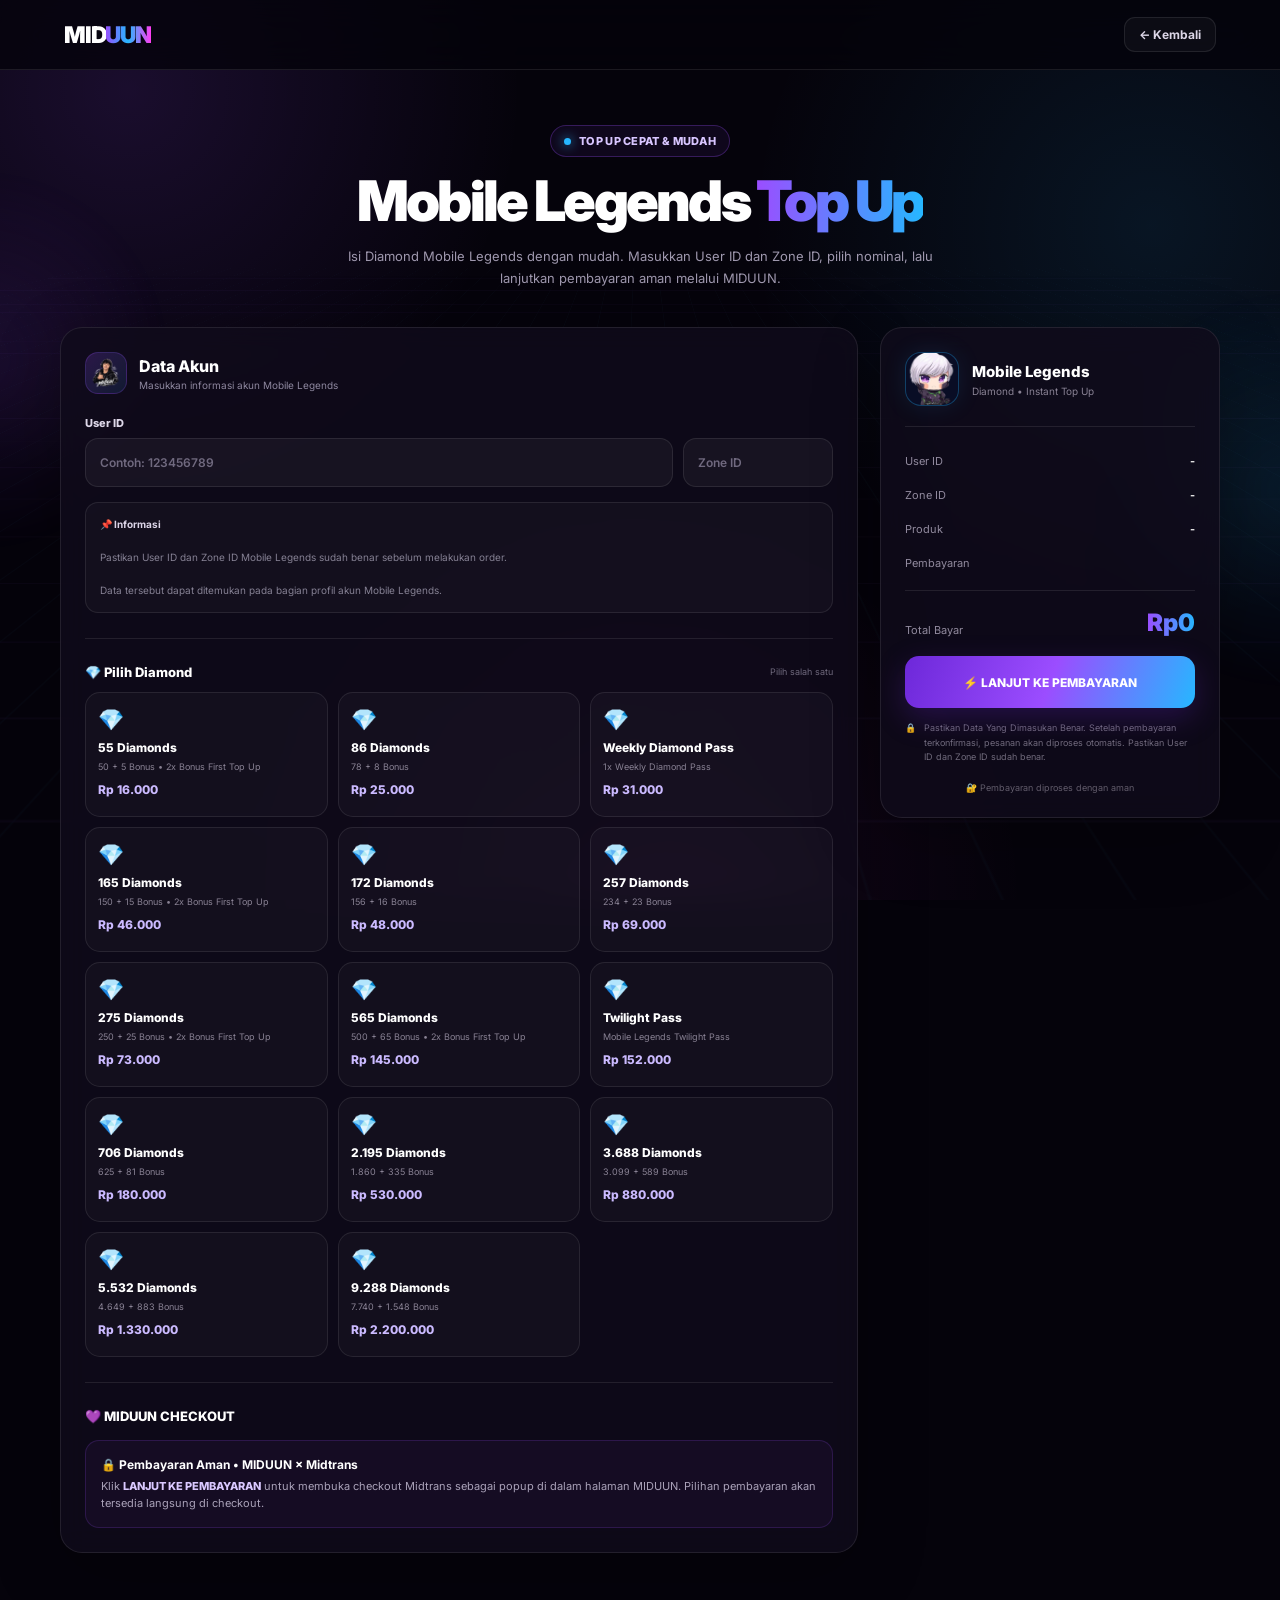
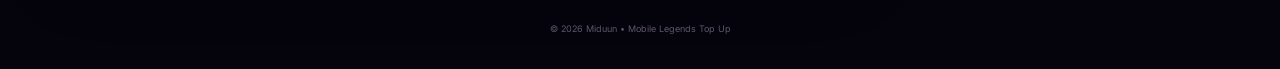
==== commit c0cf1d83: "Update topup.html" ====
--- a/topup.html
+++ b/topup.html
@@ -1975,7 +1975,7 @@
     document.getElementById(
         "summaryPayment"
     ).textContent =
-        "Midtrans SNAP";
+        "";
 
 
     document.getElementById(
@@ -2481,7 +2481,7 @@
 
                 <b>MIDUUN</b>
 
-                <span>× Midtrans</span>
+                <span></span>
 
             </div>
 
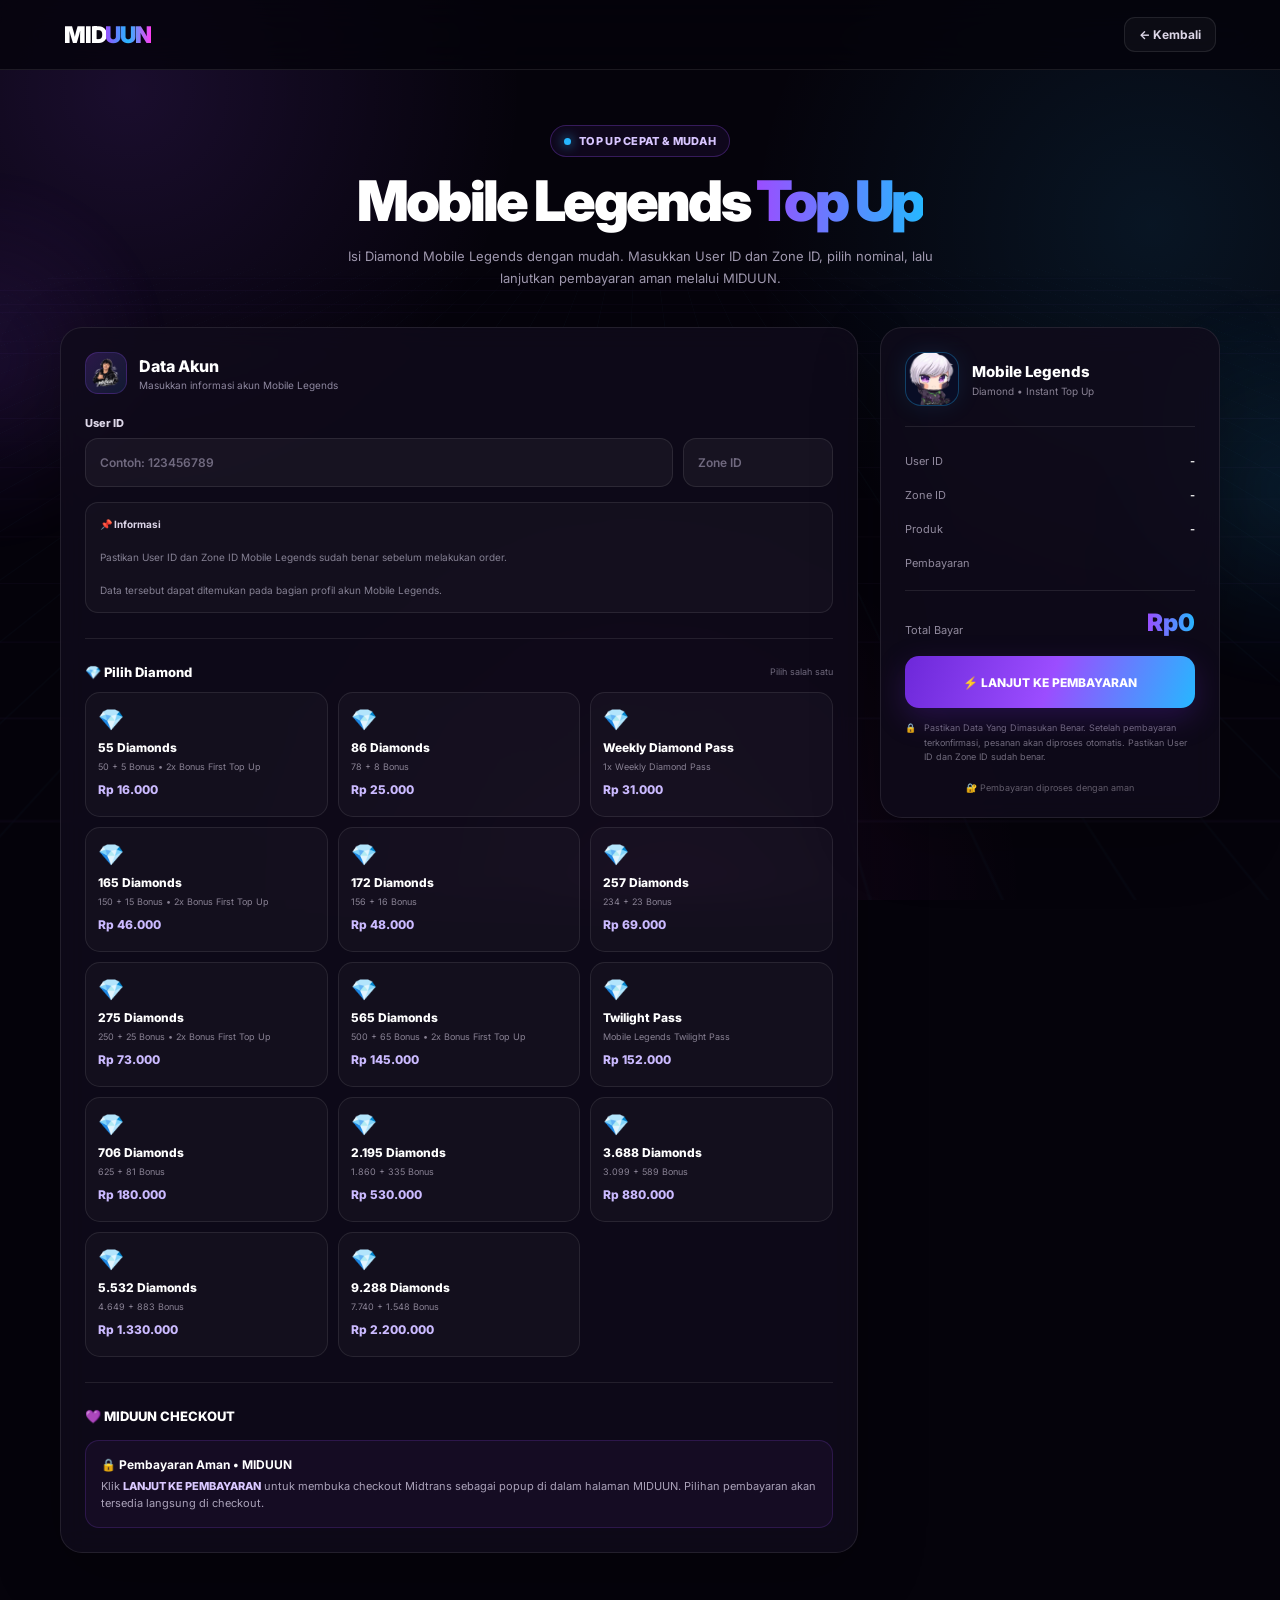
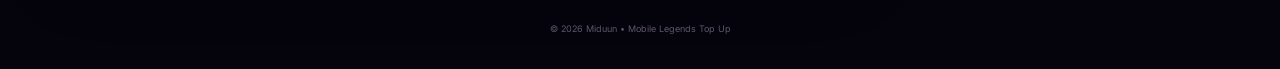
==== commit d5f75ae7: "Update topup.html" ====
--- a/topup.html
+++ b/topup.html
@@ -1537,7 +1537,7 @@
     <div class="snap-note">
 
         <strong>
-            🔒 Pembayaran Aman • MIDUUN × Midtrans
+            🔒 Pembayaran Aman • MIDUUN
         </strong>
 
         Klik <b>LANJUT KE PEMBAYARAN</b>
